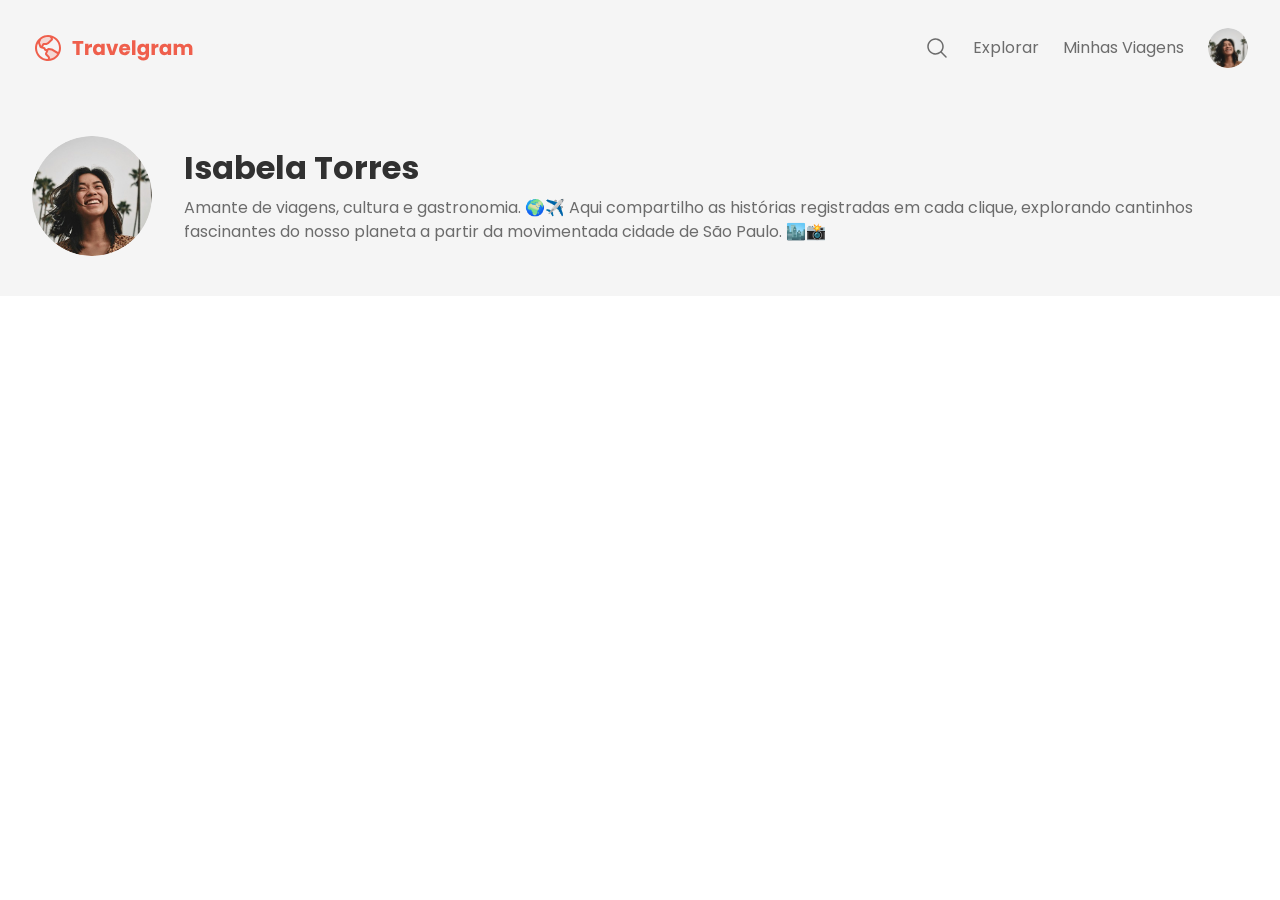
==== index.html @ 00a9aaaa "Correcoes com ia" ====
<!DOCTYPE html>
<html lang="pt-BR">
<head>
    <meta charset="UTF-8">
    <meta name="viewport" content="width=device-width, initial-scale=1.0">
    <title>Travelgram</title>

    <link rel="preconnect" href="https://fonts.googleapis.com">
    <link rel="preconnect" href="https://fonts.gstatic.com" crossorigin>
    <link href="https://fonts.googleapis.com/css2?family=Poppins:wght@400;700&display=swap" rel="stylesheet">

    <link rel="stylesheet" href="styles/index.css">
</head>

<body>
    <div class="bg-surface-color">
        <nav class="container">
            <a href="#" id="logo">
                <img src="assets/logo.svg" alt="Travelgram">
            </a>

            <ul>
                <li>
                    <a href="#">
                        <img src="assets/icons/MagnifyingGlass.svg" alt="Buscar">
                    </a>
                </li>
                <li><a href="#">Explorar</a></li>
                <li><a href="#">Minhas Viagens</a></li>
                <li>
                    <a href="#">
                        <img src="assets/profile-pic.png" alt="Meu perfil">
                    </a>
                </li>
            </ul>
        </nav>

        <header>
            <div class="container">
                <div id="profile">
                    <img src="assets/profile-pic.png" alt="Foto de Isabela Torres">
                </div>

                <div>
                    <h1>Isabela Torres</h1>
                    <p>
                        Amante de viagens, cultura e gastronomia. 🌍✈️
                        Aqui compartilho as histórias registradas em cada clique, explorando cantinhos fascinantes
                        do nosso planeta a partir da movimentada cidade de São Paulo. 🏙️📸
                    </p>
                </div>
            </div>
        </header>
    </div>
</body>
</html>
---- styles/index.css ----
@import url(global.css);
@import url(nav.css);
@import url(header.css);
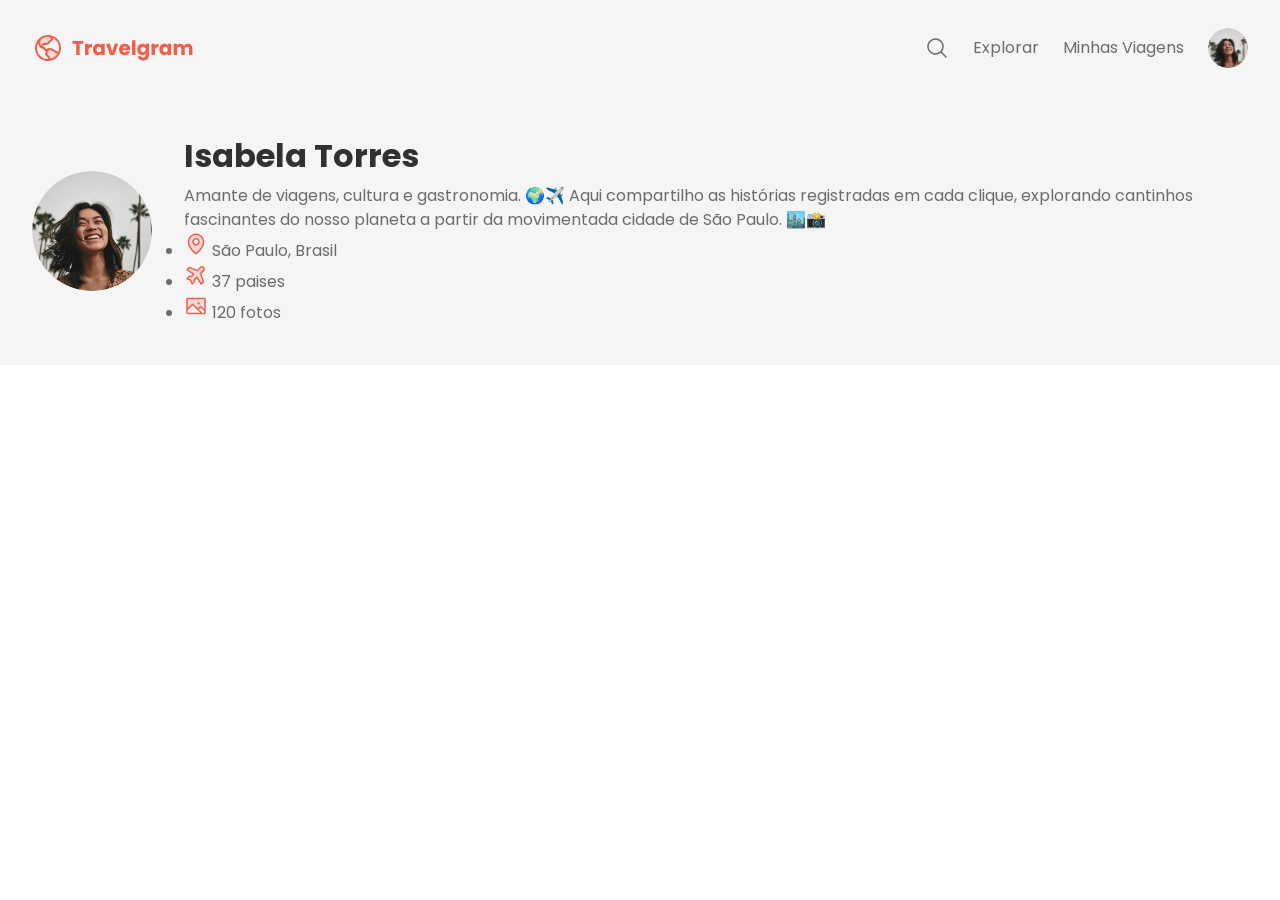
==== commit cd1d00db: "Lista" ====
--- a/index.html
+++ b/index.html
@@ -40,16 +40,34 @@
                 <div id="profile">
                     <img src="assets/profile-pic.png" alt="Foto de Isabela Torres">
                 </div>
-
-                <div>
+                       
+               <div>
                     <h1>Isabela Torres</h1>
                     <p>
                         Amante de viagens, cultura e gastronomia. 🌍✈️
                         Aqui compartilho as histórias registradas em cada clique, explorando cantinhos fascinantes
                         do nosso planeta a partir da movimentada cidade de São Paulo. 🏙️📸
                     </p>
+                       <ul>
+                                         <li> 
+                                            <img src="assets/icons/MapPin.svg" alt="Localização">
+                                            <span>São Paulo, Brasil</span>                          
+                                        </li>
+                                        <li>
+                                            <img src="assets/icons/AirplaneTilt.svg" alt="Avião">
+                                            <span>37 paises</span>
+                                        </li>
+                                        <li>
+                                            <img src="assets/icons/Image.svg" alt="Câmera">
+                                            <span>120 fotos</span>
+                                        </li>
+                                </ul>
                 </div>
+                             
+
             </div>
+           
+                              
         </header>
     </div>
 </body>
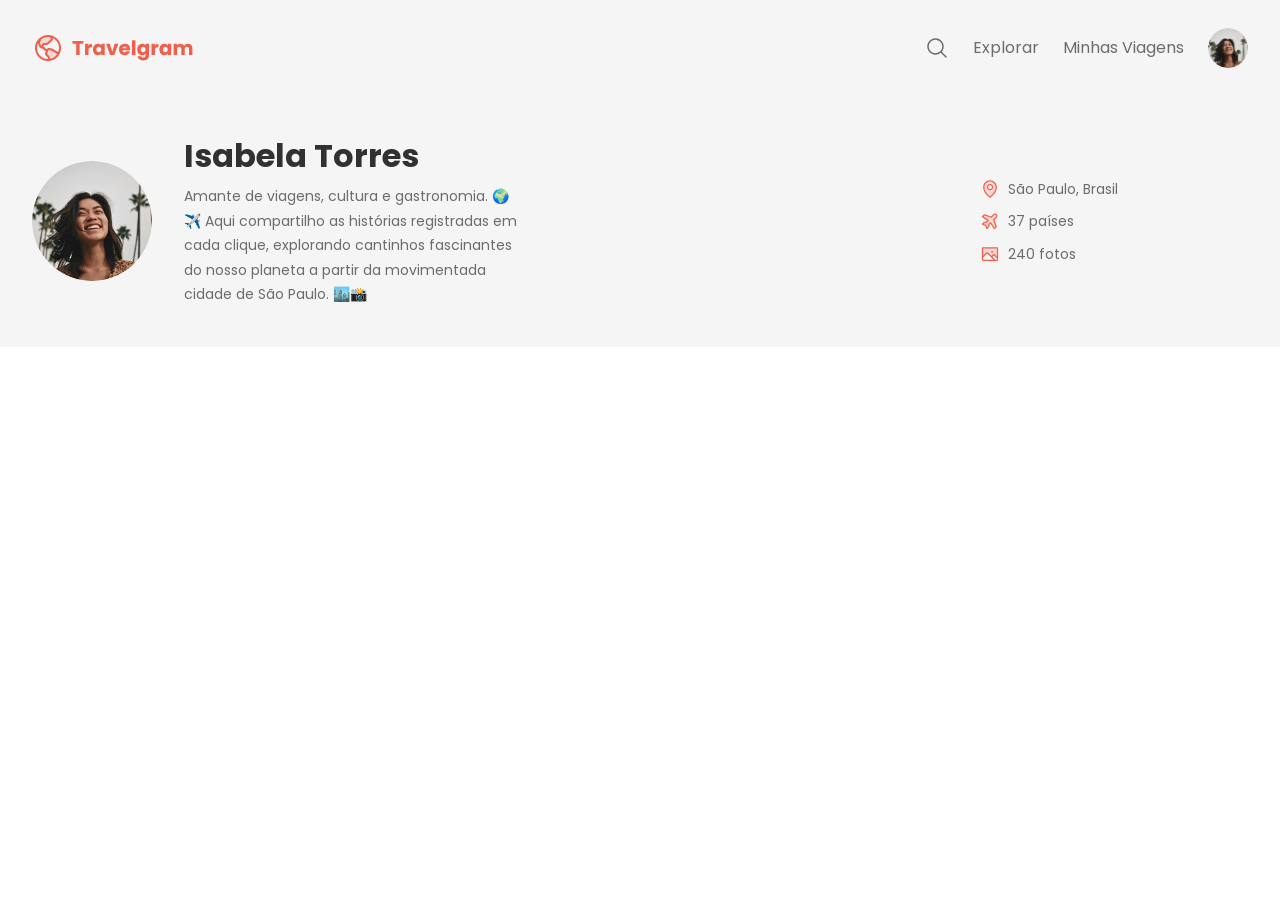
==== commit f5c2761c: "change header" ====
--- a/index.html
+++ b/index.html
@@ -40,34 +40,31 @@
                 <div id="profile">
                     <img src="assets/profile-pic.png" alt="Foto de Isabela Torres">
                 </div>
-                       
-               <div>
+
+                <div id="bio">
                     <h1>Isabela Torres</h1>
                     <p>
                         Amante de viagens, cultura e gastronomia. 🌍✈️
                         Aqui compartilho as histórias registradas em cada clique, explorando cantinhos fascinantes
                         do nosso planeta a partir da movimentada cidade de São Paulo. 🏙️📸
                     </p>
-                       <ul>
-                                         <li> 
-                                            <img src="assets/icons/MapPin.svg" alt="Localização">
-                                            <span>São Paulo, Brasil</span>                          
-                                        </li>
-                                        <li>
-                                            <img src="assets/icons/AirplaneTilt.svg" alt="Avião">
-                                            <span>37 paises</span>
-                                        </li>
-                                        <li>
-                                            <img src="assets/icons/Image.svg" alt="Câmera">
-                                            <span>120 fotos</span>
-                                        </li>
-                                </ul>
                 </div>
-                             
 
+                <ul id="info">
+                    <li>
+                        <img src="assets/icons/MapPin.svg" alt="Localização">
+                        <span>São Paulo, Brasil</span>
+                    </li>
+                    <li>
+                        <img src="assets/icons/AirplaneTilt.svg" alt="Avião">
+                        <span>37 países</span>
+                    </li>
+                    <li>
+                        <img src="assets/icons/Image.svg" alt="Câmera">
+                        <span>240 fotos</span>
+                    </li>
+                </ul>
             </div>
-           
-                              
         </header>
     </div>
 </body>
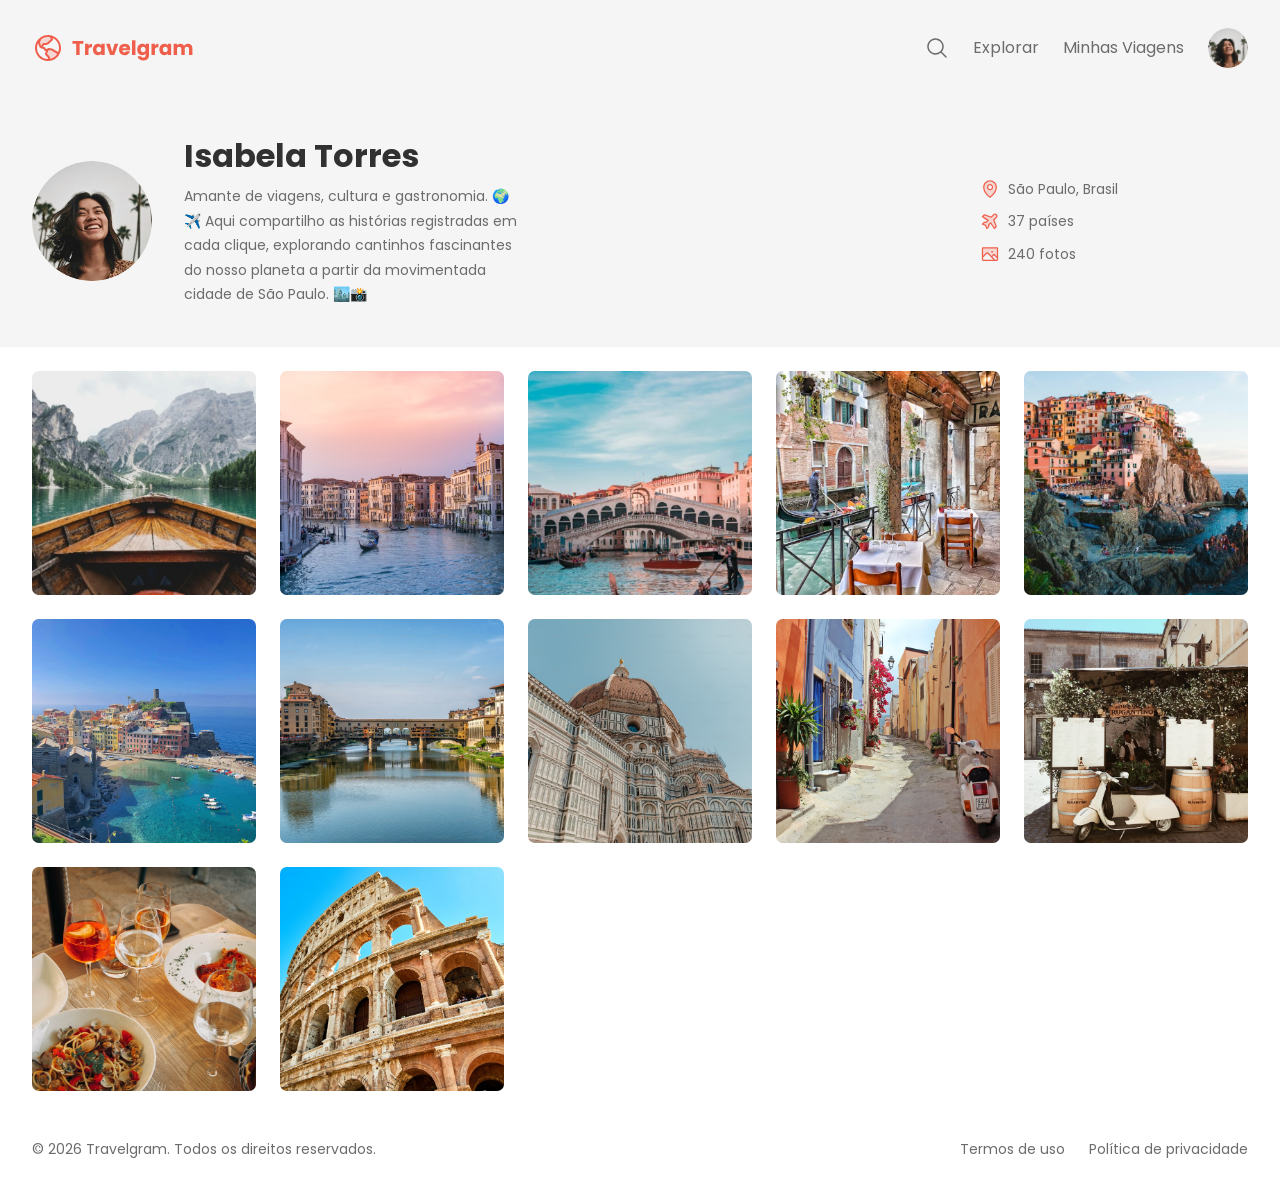
==== commit 0c5c269f: "Fim Do Projeto" ====
--- a/index.html
+++ b/index.html
@@ -1,5 +1,6 @@
 <!DOCTYPE html>
 <html lang="pt-BR">
+
 <head>
     <meta charset="UTF-8">
     <meta name="viewport" content="width=device-width, initial-scale=1.0">
@@ -67,5 +68,28 @@
             </div>
         </header>
     </div>
+    <main class="container">
+        <img src="assets/images/image-01.png" alt="...">
+        <img src="assets/images/image-02.png" alt="...">
+        <img src="assets/images/image-03.png" alt="...">
+        <img src="assets/images/image-04.png" alt="...">
+        <img src="assets/images/image-05.png" alt="...">
+        <img src="assets/images/image-06.png" alt="...">
+        <img src="assets/images/image-07.png" alt="...">
+        <img src="assets/images/image-08.png" alt="...">
+        <img src="assets/images/image-09.png" alt="...">
+        <img src="assets/images/image-10.png" alt="...">
+        <img src="assets/images/image-11.png" alt="...">
+        <img src="assets/images/image-12.png" alt="...">
+    </main>
+    <footer class="container">
+        <span> &copy; 2026 Travelgram. Todos os direitos reservados.</span>
+        <span>Termos de uso</span>
+        <span>Política de privacidade</span>
+    </footer>
+
 </body>
-</html>
+
+
+
+</html>
--- a/styles/index.css
+++ b/styles/index.css
@@ -1,3 +1,5 @@
 @import url(global.css);
 @import url(nav.css);
 @import url(header.css);
+@import url(main.css);
+@import url(footer.css);
